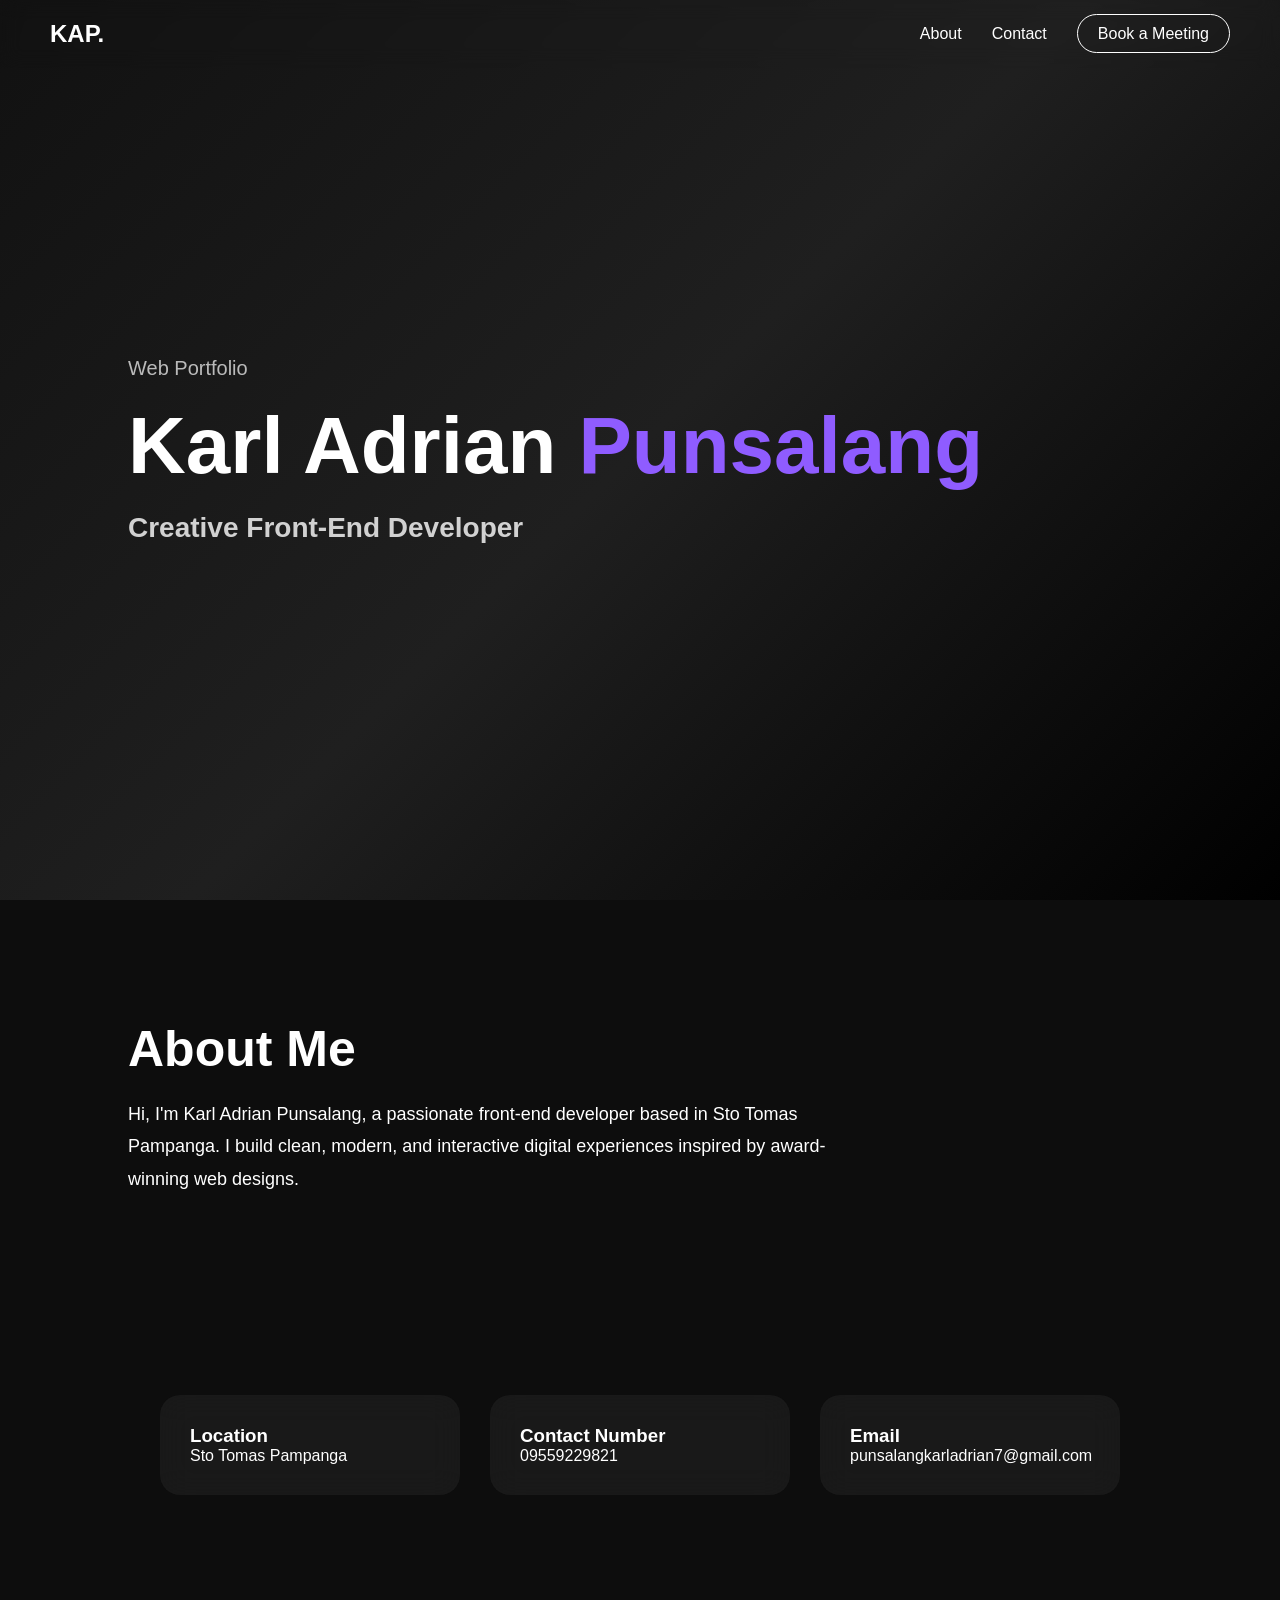
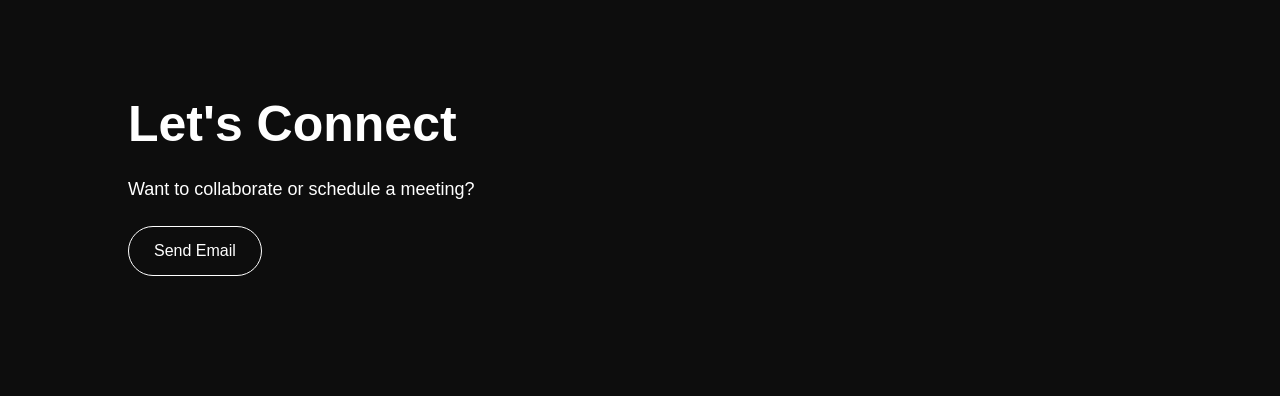
==== index.html @ 637d29ba "Portfolio" ====
<!DOCTYPE html>
<html lang="en">
<head>
    <meta charset="UTF-8" />
    <meta name="viewport" content="width=device-width, initial-scale=1.0"/>
    <title>Karl Adrian Punsalang | Portfolio</title>
    <link rel="stylesheet" href="style.css">
</head>
<body>

    <div class="cursor"></div>

    <header>
        <nav>
            <h2>KAP.</h2>
            <ul>
                <li><a href="#about">About</a></li>
                <li><a href="#contact">Contact</a></li>
                <li>
                    <a href="https://calendly.com/" target="_blank" class="btn">
                        Book a Meeting
                    </a>
                </li>
            </ul>
        </nav>
    </header>

    <section class="hero">
        <div class="hero-text">
            <p>Web Portfolio</p>
            <h1>Karl Adrian <span>Punsalang</span></h1>
            <h3>Creative Front-End Developer</h3>
        </div>
    </section>

    <section id="about" class="about reveal">
        <h2>About Me</h2>
        <p>
            Hi, I'm Karl Adrian Punsalang, a passionate front-end developer
            based in Sto Tomas Pampanga. I build clean, modern, and interactive
            digital experiences inspired by award-winning web designs.
        </p>
    </section>

    <section class="info reveal">
        <div class="card">
            <h3>Location</h3>
            <p>Sto Tomas Pampanga</p>
        </div>

        <div class="card">
            <h3>Contact Number</h3>
            <p>09559229821</p>
        </div>

        <div class="card">
            <h3>Email</h3>
            <p>punsalangkarladrian7@gmail.com</p>
        </div>
    </section>

    <section id="contact" class="contact reveal">
        <h2>Let's Connect</h2>
        <p>Want to collaborate or schedule a meeting?</p>
        <a href="mailto:punsalangkarladrian7@gmail.com" class="contact-btn">
            Send Email
        </a>
    </section>

    <script src="script.js"></script>
</body>
</html>
---- style.css ----
* {
    margin: 0;
    padding: 0;
    box-sizing: border-box;
    font-family: Arial, sans-serif;
}

body {
    background: #0d0d0d;
    color: white;
    overflow-x: hidden;
}

header {
    position: fixed;
    width: 100%;
    padding: 20px 50px;
    z-index: 1000;
    backdrop-filter: blur(10px);
}

nav {
    display: flex;
    justify-content: space-between;
    align-items: center;
}

nav ul {
    display: flex;
    gap: 30px;
    list-style: none;
}

nav a {
    color: white;
    text-decoration: none;
}

.btn {
    padding: 10px 20px;
    border: 1px solid white;
    border-radius: 30px;
}

.hero {
    height: 100vh;
    display: flex;
    align-items: center;
    padding: 0 10%;
    background: linear-gradient(
        135deg,
        #111 0%,
        #1f1f1f 50%,
        #000 100%
    );
}

.hero-text p {
    font-size: 20px;
    opacity: 0.7;
}

.hero-text h1 {
    font-size: 80px;
    margin: 20px 0;
}

.hero-text span {
    color: #8f5cff;
}

.hero-text h3 {
    font-size: 28px;
    opacity: 0.8;
}

.about,
.contact {
    padding: 120px 10%;
}

.about h2,
.contact h2 {
    font-size: 50px;
    margin-bottom: 20px;
}

.about p,
.contact p {
    max-width: 700px;
    line-height: 1.8;
    font-size: 18px;
}

.info {
    display: flex;
    justify-content: center;
    gap: 30px;
    padding: 80px 10%;
    flex-wrap: wrap;
}

.card {
    background: rgba(255,255,255,0.05);
    padding: 30px;
    border-radius: 20px;
    width: 300px;
    backdrop-filter: blur(15px);
    transition: 0.4s;
}

.card:hover {
    transform: translateY(-10px);
}

.contact-btn {
    display: inline-block;
    margin-top: 20px;
    padding: 15px 25px;
    border: 1px solid white;
    border-radius: 30px;
    color: white;
    text-decoration: none;
}

.reveal {
    opacity: 0;
    transform: translateY(50px);
    transition: 1s;
}

.reveal.active {
    opacity: 1;
    transform: translateY(0);
}
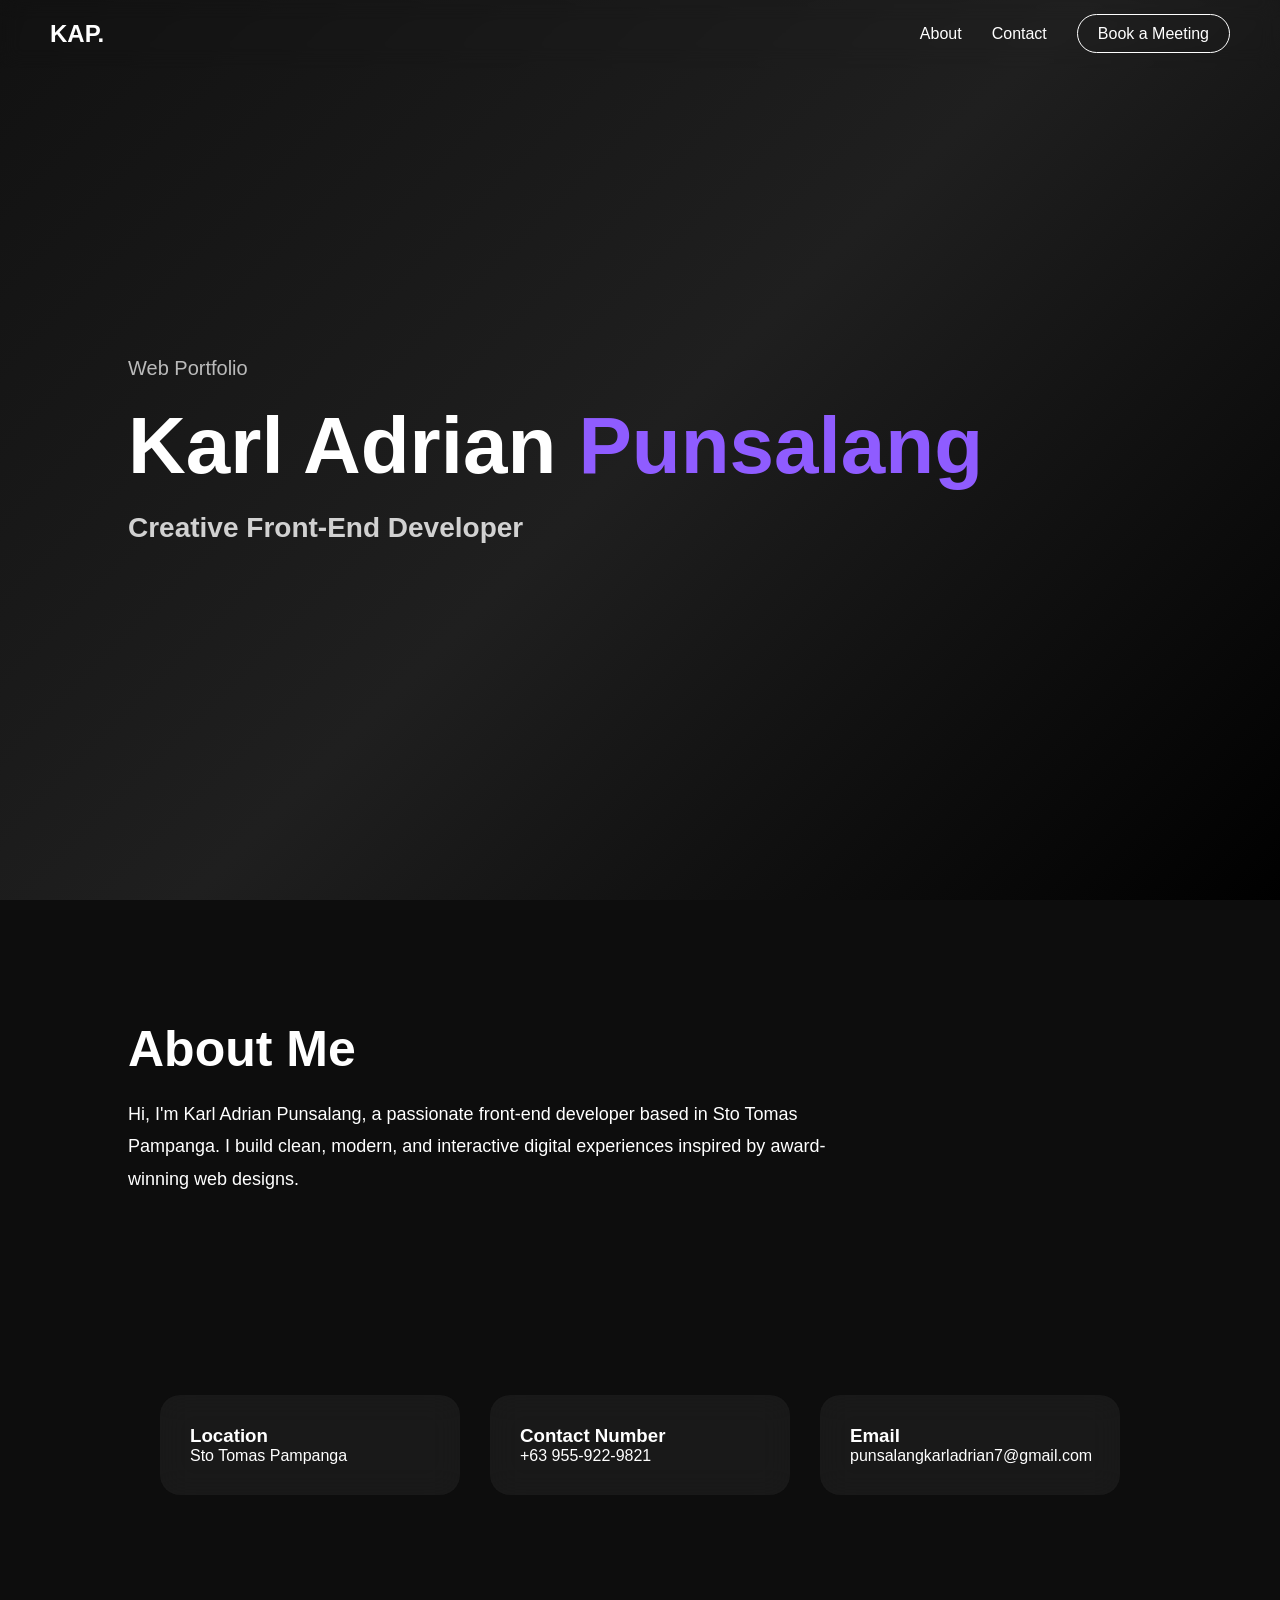
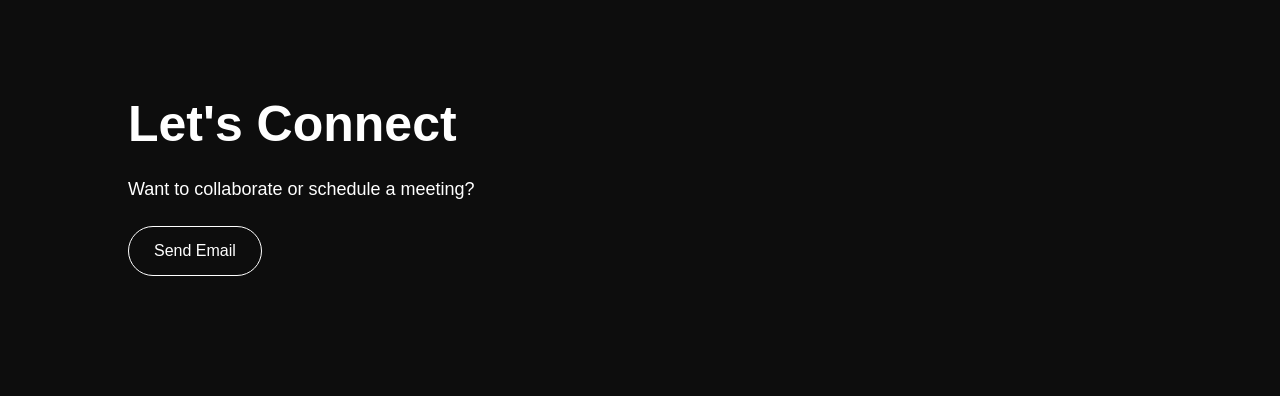
==== commit 456a0f21: "Add root URL for the personal info page and reformat contact number - punsalang_q2/urls.py: map the " ====
--- a/index.html
+++ b/index.html
@@ -50,7 +50,7 @@
 
         <div class="card">
             <h3>Contact Number</h3>
-            <p>09559229821</p>
+            <p>+63 955-922-9821</p>
         </div>
 
         <div class="card">
